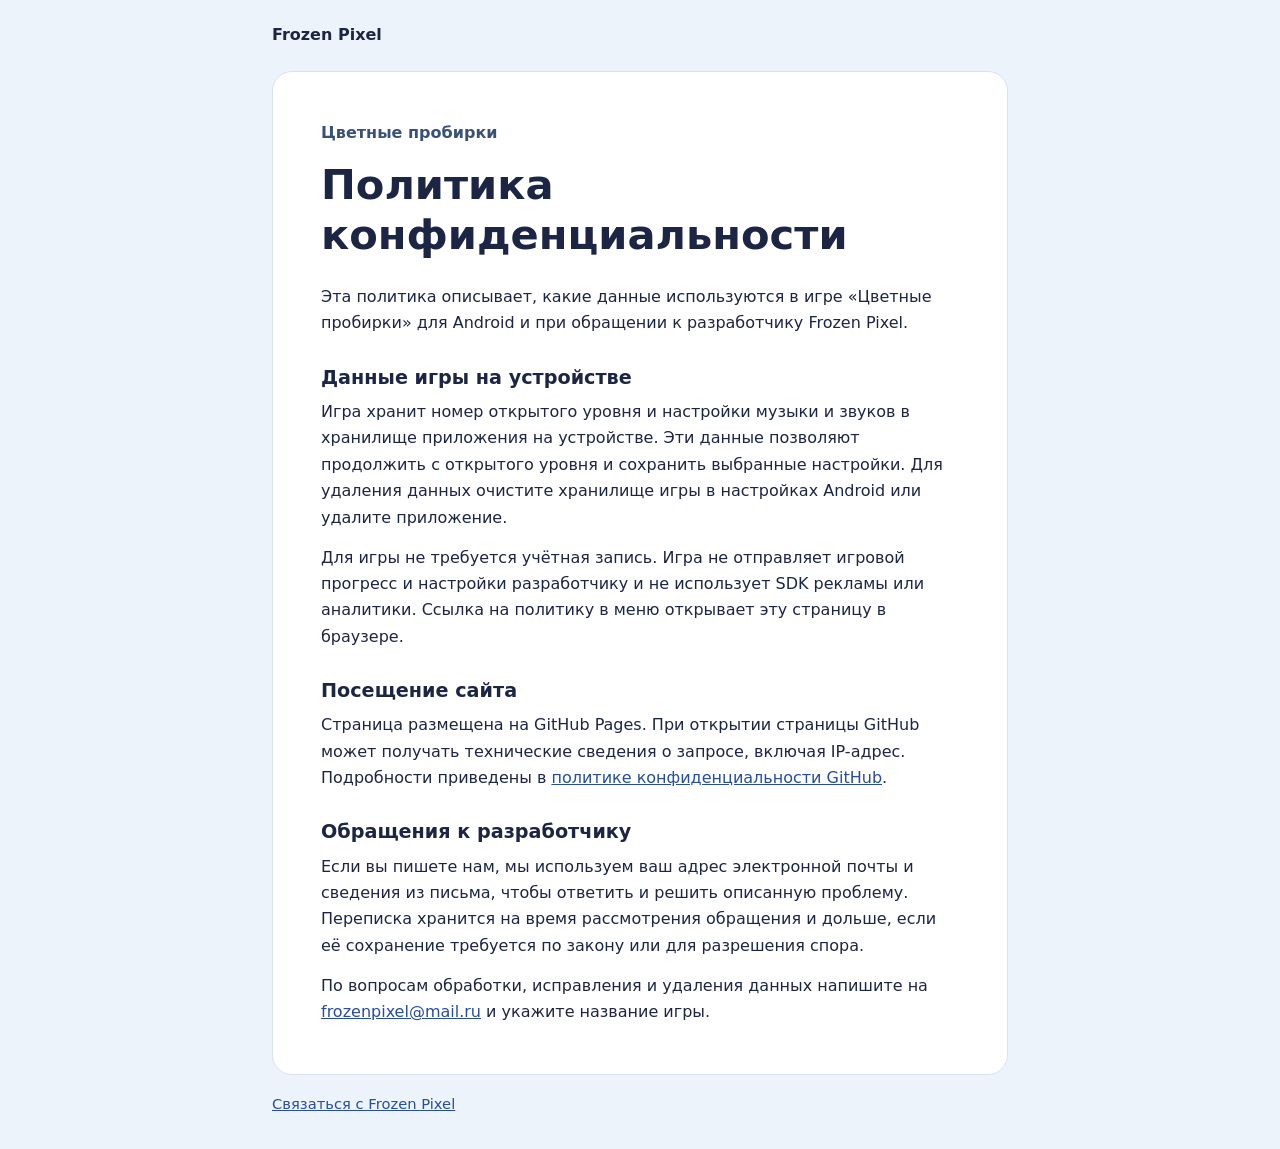
==== liquid-sort/index.html @ e552a5c9 "Publish LiquidSort privacy policy" ====
<!doctype html>
<html lang="ru">
<head>
  <meta charset="utf-8">
  <meta name="viewport" content="width=device-width, initial-scale=1">
  <title>Цветные пробирки · Политика конфиденциальности</title>
  <link rel="stylesheet" href="../style.css">
</head>
<body>
  <header class="site-header"><a href="../">Frozen Pixel</a></header>
  <main>
    <p class="game">Цветные пробирки</p>
    <h1>Политика конфиденциальности</h1>
    <p>Эта политика описывает, какие данные используются в игре «Цветные пробирки» для Android и при обращении к разработчику Frozen Pixel.</p>

    <h2>Данные игры на устройстве</h2>
    <p>Игра хранит номер открытого уровня и настройки музыки и звуков в хранилище приложения на устройстве. Эти данные позволяют продолжить с открытого уровня и сохранить выбранные настройки. Для удаления данных очистите хранилище игры в настройках Android или удалите приложение.</p>
    <p>Для игры не требуется учётная запись. Игра не отправляет игровой прогресс и настройки разработчику и не использует SDK рекламы или аналитики. Ссылка на политику в меню открывает эту страницу в браузере.</p>

    <h2>Посещение сайта</h2>
    <p>Страница размещена на GitHub Pages. При открытии страницы GitHub может получать технические сведения о запросе, включая IP-адрес. Подробности приведены в <a href="https://docs.github.com/en/site-policy/privacy-policies/github-general-privacy-statement">политике конфиденциальности GitHub</a>.</p>

    <h2>Обращения к разработчику</h2>
    <p>Если вы пишете нам, мы используем ваш адрес электронной почты и сведения из письма, чтобы ответить и решить описанную проблему. Переписка хранится на время рассмотрения обращения и дольше, если её сохранение требуется по закону или для разрешения спора.</p>
    <p>По вопросам обработки, исправления и удаления данных напишите на <a href="mailto:frozenpixel@mail.ru">frozenpixel@mail.ru</a> и укажите название игры.</p>
  </main>
  <footer><a href="mailto:frozenpixel@mail.ru">Связаться с Frozen Pixel</a></footer>
</body>
</html>
---- style.css ----
* { box-sizing: border-box; }
:root {
  font-family: system-ui, sans-serif;
  color: #1c2544;
  background: #edf3fb;
  line-height: 1.65;
}
body { margin: 0; padding: 0 1rem; }
.site-header, main, footer { max-width: 46rem; margin: 0 auto; }
.site-header { padding: 1.4rem 0; font-weight: 750; }
.site-header a { text-decoration: none; color: inherit; }
main {
  background: #fff;
  border: 1px solid #d8e2f2;
  border-radius: 1.25rem;
  padding: clamp(1.25rem, 5vw, 3rem);
}
h1, h2 { line-height: 1.2; overflow-wrap: anywhere; }
h1 { font-size: clamp(1.65rem, 5vw, 2.6rem); margin: 0 0 1.5rem; }
h2 { font-size: 1.2rem; margin: 1.8rem 0 0.65rem; }
p { margin: 0 0 0.85rem; }
p:last-child { margin-bottom: 0; }
.game { color: #3a5076; font-weight: 650; }
a { color: #264da0; }
a:focus-visible { outline: 2px solid #264da0; outline-offset: 4px; }
.game-list { list-style: none; padding: 0; margin: 0; }
.game-list li + li { margin-top: 0.7rem; }
.game-list a {
  display: flex;
  justify-content: space-between;
  background: #edf3fb;
  padding: 0.85rem 1rem;
  gap: 1rem;
  font-weight: 650;
  border-radius: 0.65rem;
}
footer { padding: 1.1rem 0 2rem; font-size: 0.92rem; }
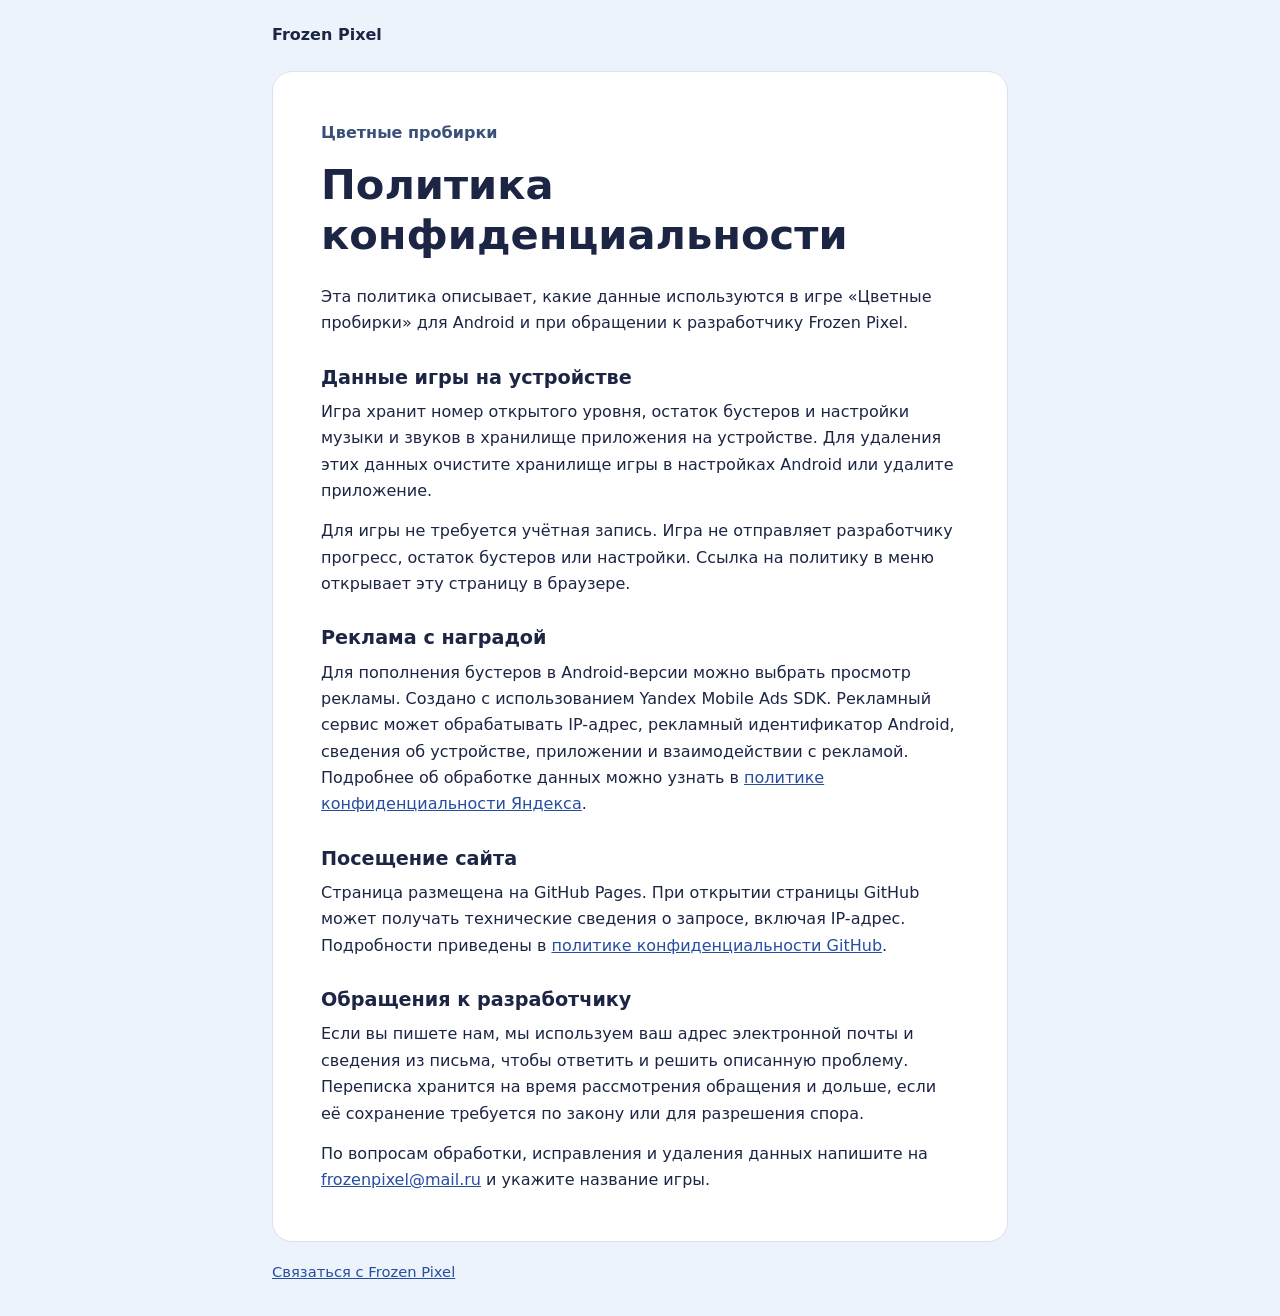
==== commit c81ed40b: "Describe rewarded ads in LiquidSort privacy policy" ====
--- a/liquid-sort/index.html
+++ b/liquid-sort/index.html
@@ -14,8 +14,11 @@
     <p>Эта политика описывает, какие данные используются в игре «Цветные пробирки» для Android и при обращении к разработчику Frozen Pixel.</p>
 
     <h2>Данные игры на устройстве</h2>
-    <p>Игра хранит номер открытого уровня и настройки музыки и звуков в хранилище приложения на устройстве. Эти данные позволяют продолжить с открытого уровня и сохранить выбранные настройки. Для удаления данных очистите хранилище игры в настройках Android или удалите приложение.</p>
-    <p>Для игры не требуется учётная запись. Игра не отправляет игровой прогресс и настройки разработчику и не использует SDK рекламы или аналитики. Ссылка на политику в меню открывает эту страницу в браузере.</p>
+    <p>Игра хранит номер открытого уровня, остаток бустеров и настройки музыки и звуков в хранилище приложения на устройстве. Для удаления этих данных очистите хранилище игры в настройках Android или удалите приложение.</p>
+    <p>Для игры не требуется учётная запись. Игра не отправляет разработчику прогресс, остаток бустеров или настройки. Ссылка на политику в меню открывает эту страницу в браузере.</p>
+
+    <h2>Реклама с наградой</h2>
+    <p>Для пополнения бустеров в Android-версии можно выбрать просмотр рекламы. Создано с использованием Yandex Mobile Ads SDK. Рекламный сервис может обрабатывать IP-адрес, рекламный идентификатор Android, сведения об устройстве, приложении и взаимодействии с рекламой. Подробнее об обработке данных можно узнать в <a href="https://yandex.ru/legal/confidential/">политике конфиденциальности Яндекса</a>.</p>
 
     <h2>Посещение сайта</h2>
     <p>Страница размещена на GitHub Pages. При открытии страницы GitHub может получать технические сведения о запросе, включая IP-адрес. Подробности приведены в <a href="https://docs.github.com/en/site-policy/privacy-policies/github-general-privacy-statement">политике конфиденциальности GitHub</a>.</p>
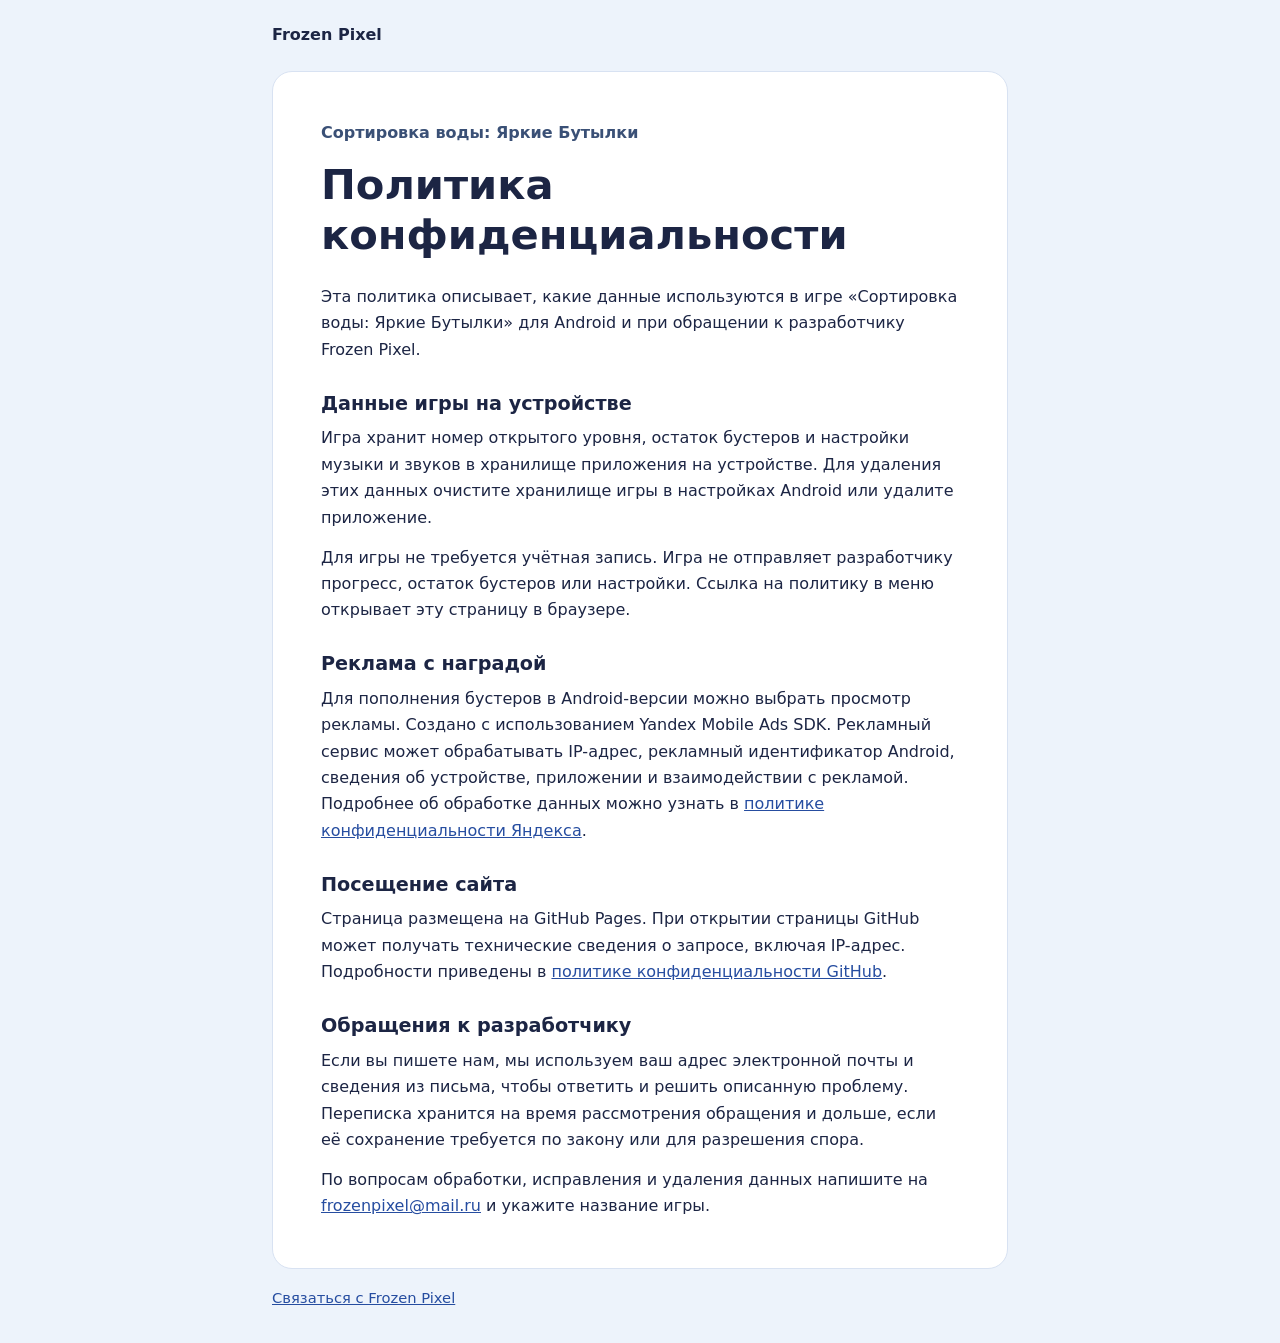
==== commit 003f451b: "Rename LiquidSort to Bright Bottles" ====
--- a/liquid-sort/index.html
+++ b/liquid-sort/index.html
@@ -3,15 +3,15 @@
 <head>
   <meta charset="utf-8">
   <meta name="viewport" content="width=device-width, initial-scale=1">
-  <title>Цветные пробирки · Политика конфиденциальности</title>
+  <title>Сортировка воды: Яркие Бутылки · Политика конфиденциальности</title>
   <link rel="stylesheet" href="../style.css">
 </head>
 <body>
   <header class="site-header"><a href="../">Frozen Pixel</a></header>
   <main>
-    <p class="game">Цветные пробирки</p>
+    <p class="game">Сортировка воды: Яркие Бутылки</p>
     <h1>Политика конфиденциальности</h1>
-    <p>Эта политика описывает, какие данные используются в игре «Цветные пробирки» для Android и при обращении к разработчику Frozen Pixel.</p>
+    <p>Эта политика описывает, какие данные используются в игре «Сортировка воды: Яркие Бутылки» для Android и при обращении к разработчику Frozen Pixel.</p>
 
     <h2>Данные игры на устройстве</h2>
     <p>Игра хранит номер открытого уровня, остаток бустеров и настройки музыки и звуков в хранилище приложения на устройстве. Для удаления этих данных очистите хранилище игры в настройках Android или удалите приложение.</p>
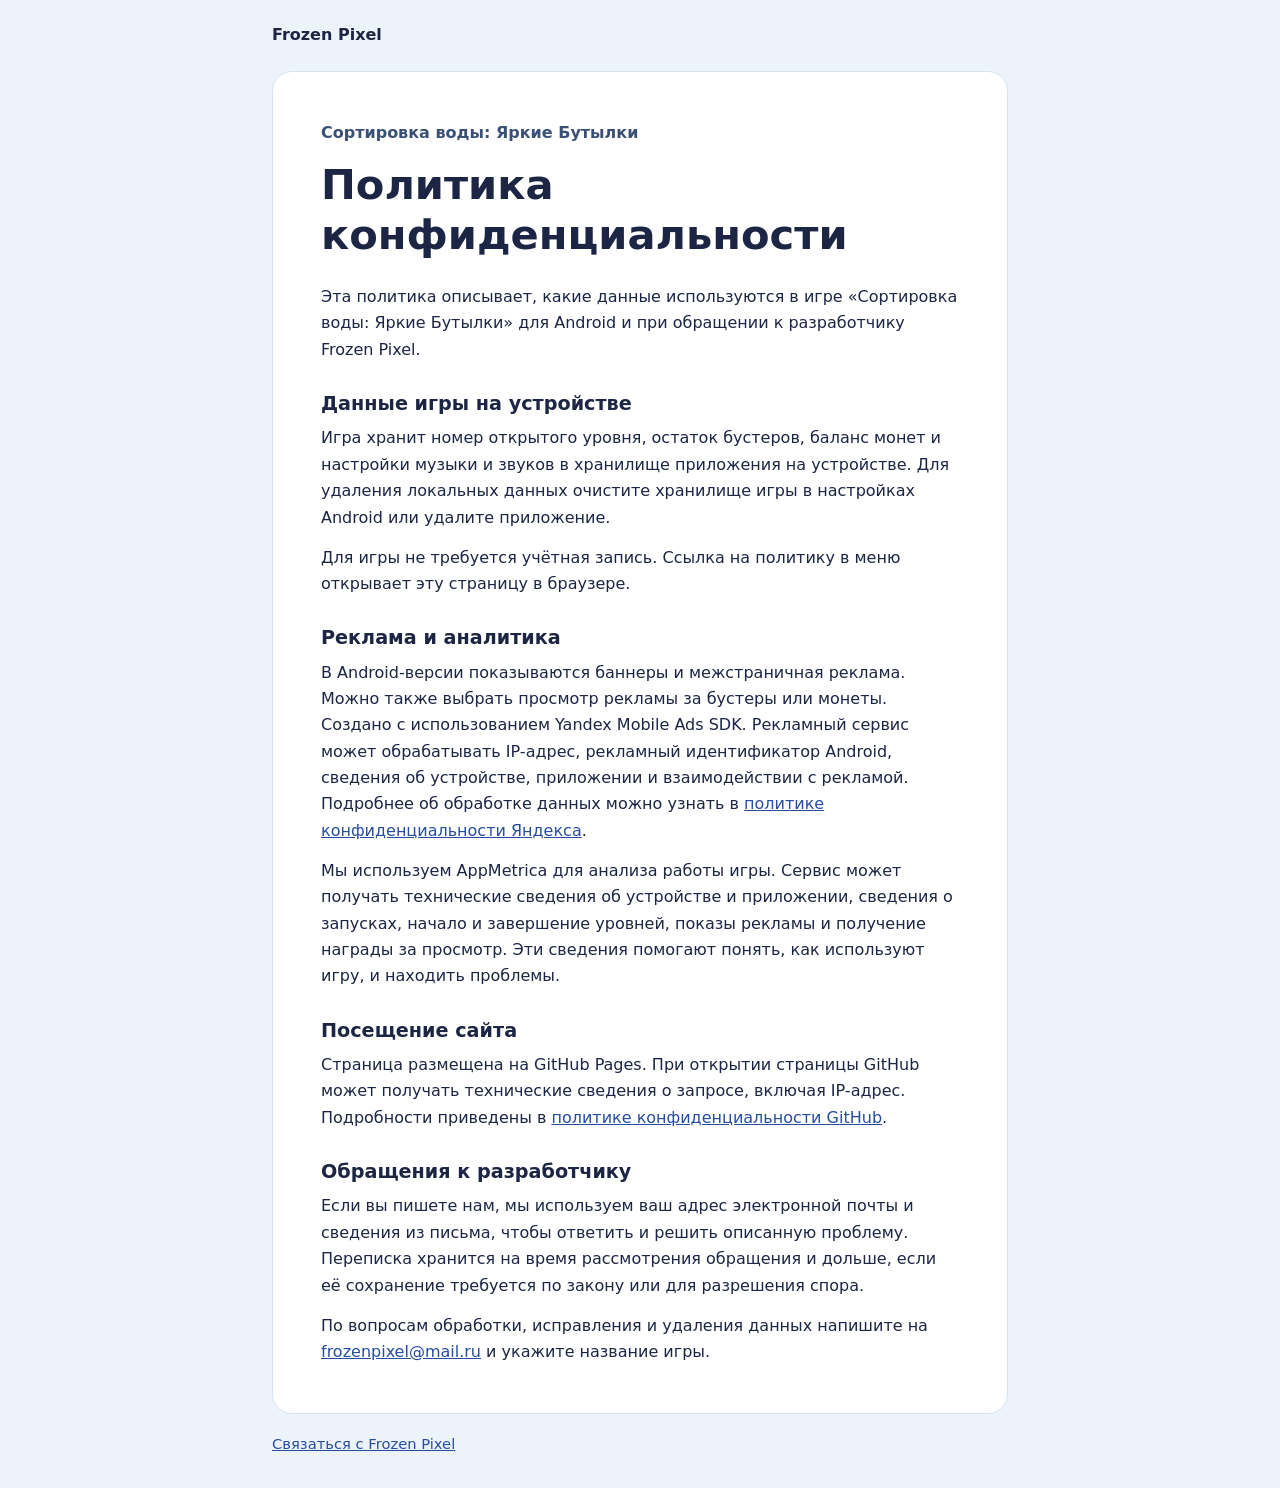
==== commit 5d03df6f: "Disclose LiquidSort advertising and analytics" ====
--- a/liquid-sort/index.html
+++ b/liquid-sort/index.html
@@ -14,11 +14,12 @@
     <p>Эта политика описывает, какие данные используются в игре «Сортировка воды: Яркие Бутылки» для Android и при обращении к разработчику Frozen Pixel.</p>
 
     <h2>Данные игры на устройстве</h2>
-    <p>Игра хранит номер открытого уровня, остаток бустеров и настройки музыки и звуков в хранилище приложения на устройстве. Для удаления этих данных очистите хранилище игры в настройках Android или удалите приложение.</p>
-    <p>Для игры не требуется учётная запись. Игра не отправляет разработчику прогресс, остаток бустеров или настройки. Ссылка на политику в меню открывает эту страницу в браузере.</p>
+    <p>Игра хранит номер открытого уровня, остаток бустеров, баланс монет и настройки музыки и звуков в хранилище приложения на устройстве. Для удаления локальных данных очистите хранилище игры в настройках Android или удалите приложение.</p>
+    <p>Для игры не требуется учётная запись. Ссылка на политику в меню открывает эту страницу в браузере.</p>
 
-    <h2>Реклама с наградой</h2>
-    <p>Для пополнения бустеров в Android-версии можно выбрать просмотр рекламы. Создано с использованием Yandex Mobile Ads SDK. Рекламный сервис может обрабатывать IP-адрес, рекламный идентификатор Android, сведения об устройстве, приложении и взаимодействии с рекламой. Подробнее об обработке данных можно узнать в <a href="https://yandex.ru/legal/confidential/">политике конфиденциальности Яндекса</a>.</p>
+    <h2>Реклама и аналитика</h2>
+    <p>В Android-версии показываются баннеры и межстраничная реклама. Можно также выбрать просмотр рекламы за бустеры или монеты. Создано с использованием Yandex Mobile Ads SDK. Рекламный сервис может обрабатывать IP-адрес, рекламный идентификатор Android, сведения об устройстве, приложении и взаимодействии с рекламой. Подробнее об обработке данных можно узнать в <a href="https://yandex.ru/legal/confidential/">политике конфиденциальности Яндекса</a>.</p>
+    <p>Мы используем AppMetrica для анализа работы игры. Сервис может получать технические сведения об устройстве и приложении, сведения о запусках, начало и завершение уровней, показы рекламы и получение награды за просмотр. Эти сведения помогают понять, как используют игру, и находить проблемы.</p>
 
     <h2>Посещение сайта</h2>
     <p>Страница размещена на GitHub Pages. При открытии страницы GitHub может получать технические сведения о запросе, включая IP-адрес. Подробности приведены в <a href="https://docs.github.com/en/site-policy/privacy-policies/github-general-privacy-statement">политике конфиденциальности GitHub</a>.</p>
